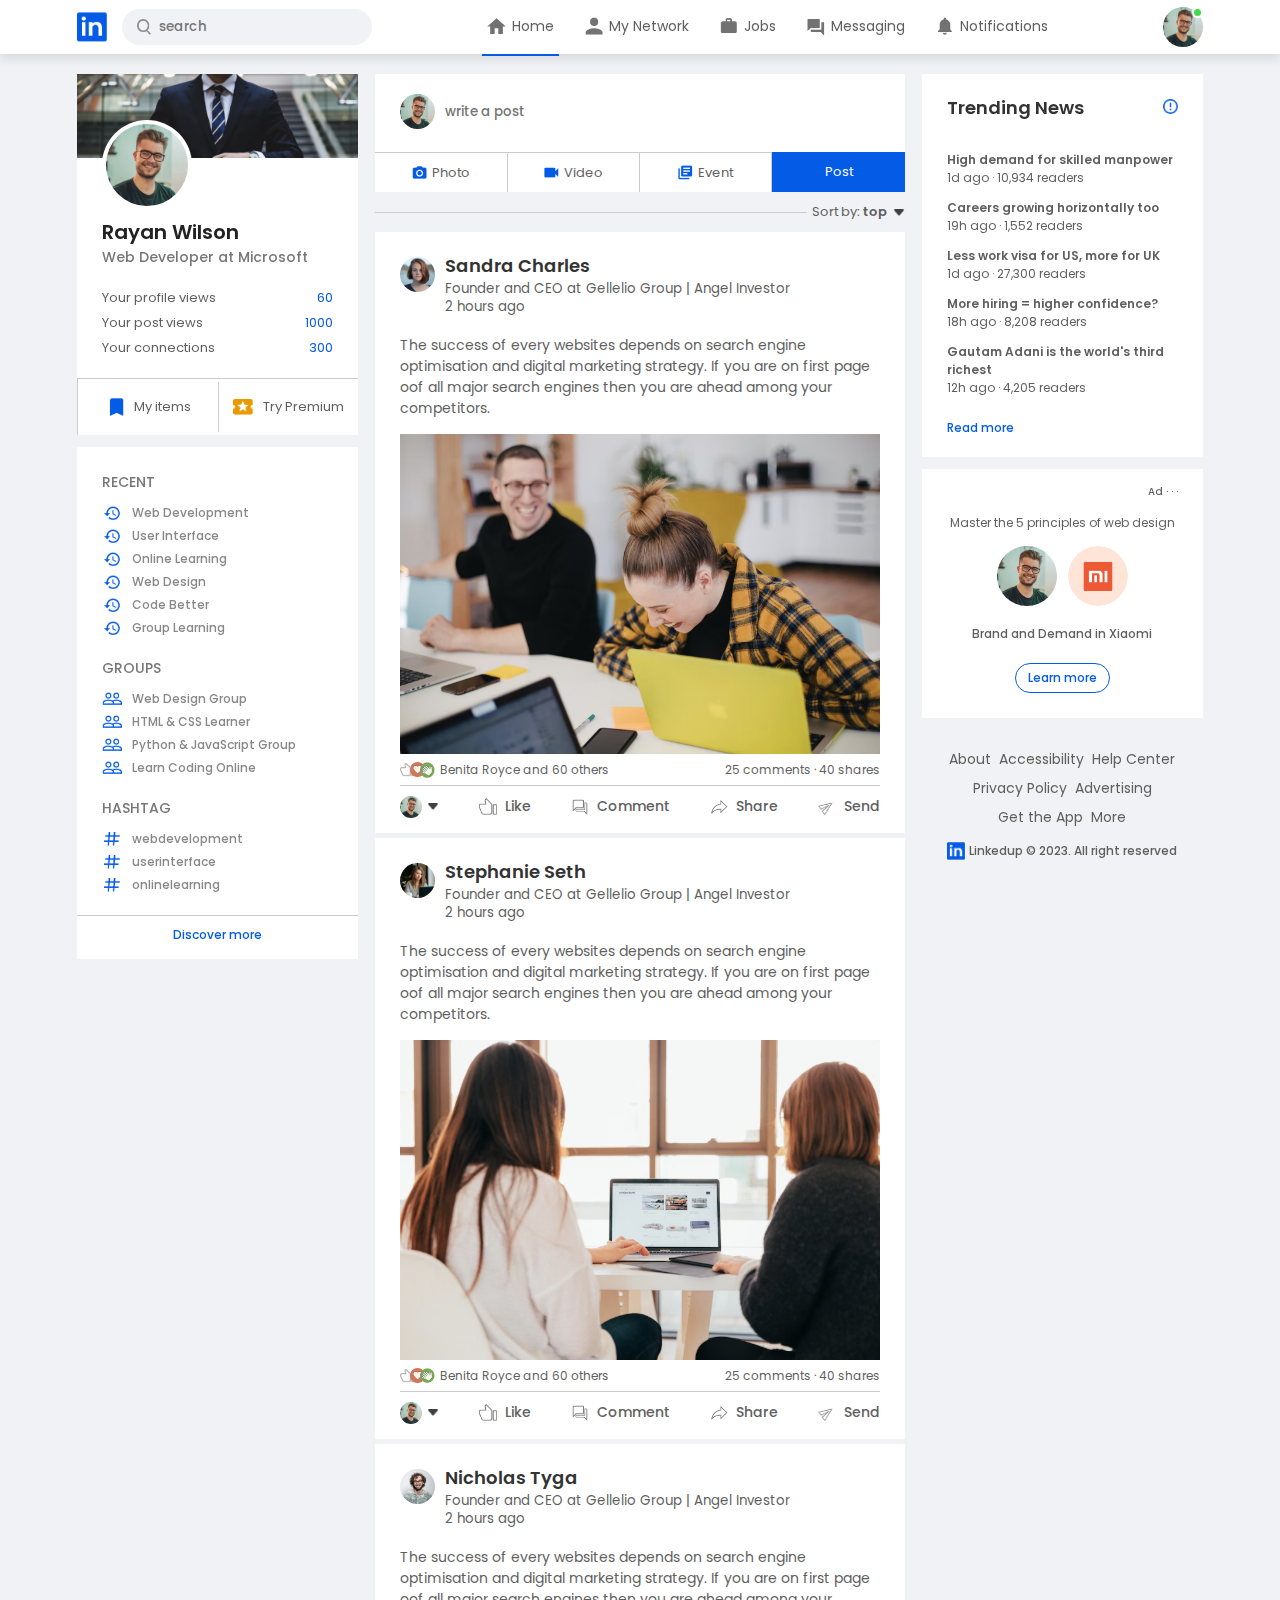
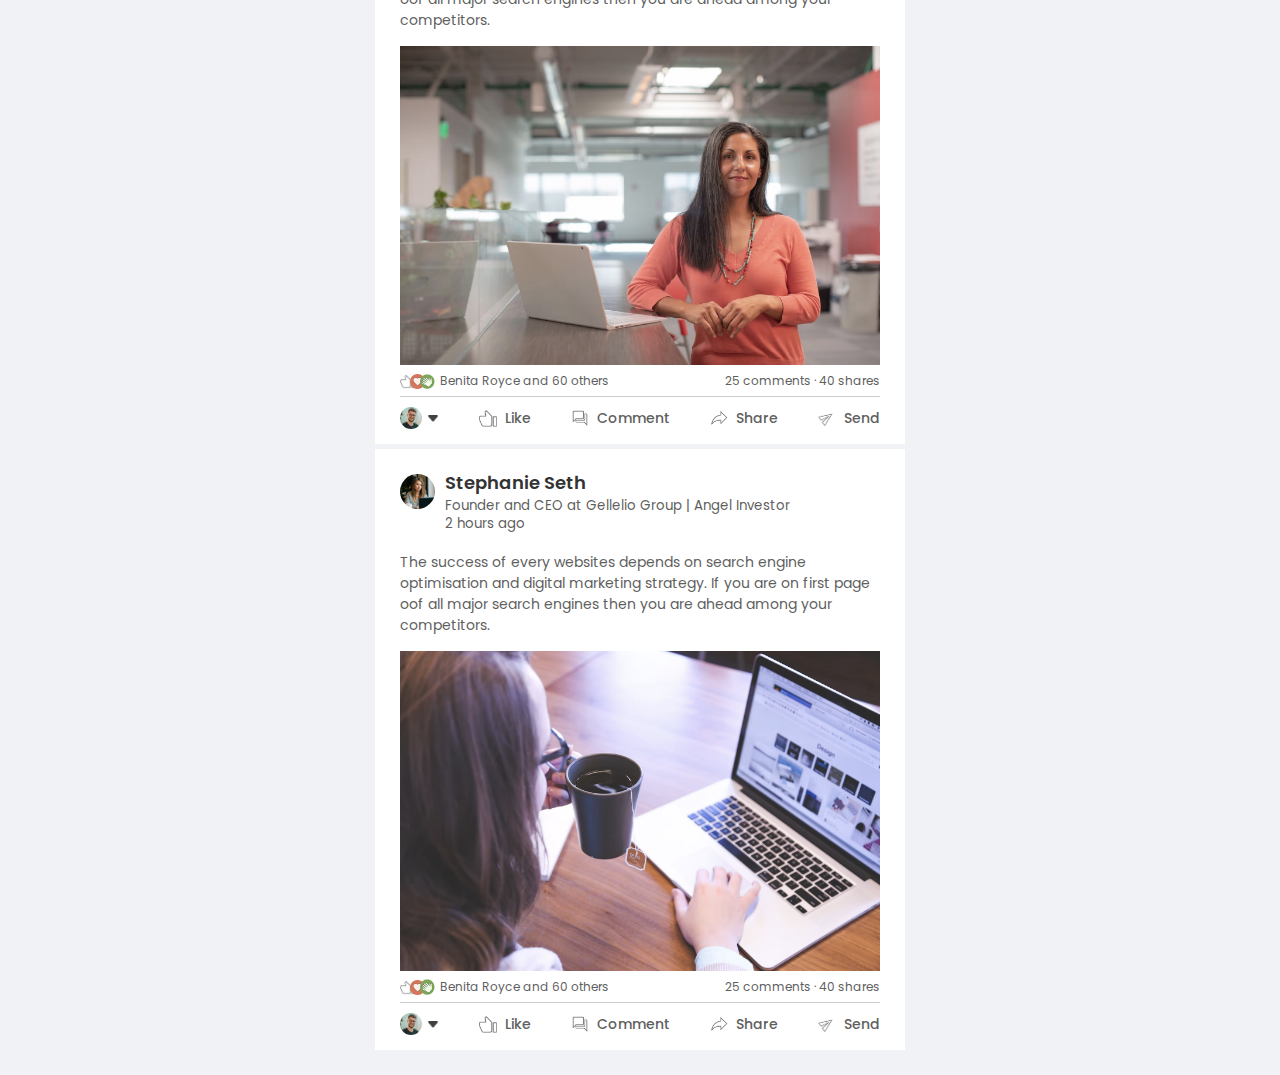
==== profile.html @ 9177aa32 "commit" ====
<!DOCTYPE html>
<html lang="en">
  <head>
    <meta charset="UTF-8" />
    <meta name="viewport" content="width=device-width, initial-scale=1.0" />
    <link rel="stylesheet" href="/css/style.css" />
    <link rel="preconnect" href="https://fonts.googleapis.com" />
    <link rel="preconnect" href="https://fonts.gstatic.com" crossorigin />
    <link
      href="https://fonts.googleapis.com/css2?family=Poppins:wght@200;300;400;600;700&display=swap"
      rel="stylesheet"
    />
    <title>Linkedin-Clone</title>
  </head>
  <body>
    <!-- || Nav Start -->
    <nav class="navbar">
      <div class="navbar-left">
        <a href="index.html" class="logo"><img src="/images/logo.png" /></a>

        <div class="search-box">
          <img src="/images/search.png" />
          <input type="text" placeholder="search" />
        </div>
      </div>
      <div class="navbar-center">
        <ul>
          <li>
            <a href="#" class="active-link"
              ><img src="/images/home.png" /><span>Home</span></a
            >
          </li>
          <li>
            <a href="#"
              ><img src="/images/network.png" /><span>My Network</span></a
            >
          </li>
          <li>
            <a href="#"><img src="/images/jobs.png" /><span>Jobs</span></a>
          </li>
          <li>
            <a href="#"
              ><img src="/images/message.png" /><span>Messaging</span></a
            >
          </li>
          <li>
            <a href="#"
              ><img src="/images/notification.png" /><span
                >Notifications</span
              ></a
            >
          </li>
        </ul>
      </div>
      <div class="navbar-right">
        <div class="online" onclick="toggleMenu()">
          <img
            src="/images/user-1.png"
            class="nav-profile-img"/>
        </div>
      </div>

      <!-- || profile dropdown menu -->
      <div class="profile-menu-wrap" id="profileMenu">
        <div class="profile-menu">
          <div class="user-info">
            <img src="/images/user-1.png" />
            <div>
              <h3>Rayan Wilson</h3>
              <a href="#">See your profile</a>
            </div>
          </div>

          <hr />
          <a href="#" class="profile-menu-link">
            <img src="/images/feedback.png" />
            <p>Give Feedback</p>
            <span>></span>
          </a>

          <a href="#" class="profile-menu-link">
            <img src="/images/setting.png" />
            <p>Settings & Privacy</p>
            <span>></span>
          </a>

          <a href="#" class="profile-menu-link">
            <img src="/images/help.png" />
            <p>Help & Support</p>
            <span>></span>
          </a>

          <a href="#" class="profile-menu-link">
            <img src="/images/display.png" />
            <p>Display & Accessibility</p>
            <span>></span>
          </a>

          <a href="#" class="profile-menu-link">
            <img src="/images/logout.png" />
            <p>Logout</p>
            <span>></span>
          </a>
        </div>
      </div>
    </nav>
    <!-- || Navbar close -->

    <!-- || container start -->
    <div class="container">
      <!-- || left-sidebar -->
      <div class="left-sidebar">
        <div class="sidebar-profile-box">
          <img src="/images/cover-pic.png" width="100%" />
          <div class="sidebar-profile-info">
            <img src="/images/user-1.png" />
            <h1>Rayan Wilson</h1>
            <h3>Web Developer at Microsoft</h3>
            <ul>
              <li>Your profile views<span>60</span></li>
              <li>Your post views<span>1000</span></li>
              <li>Your connections<span>300</span></li>
            </ul>
          </div>

          <div class="sidebar-profile-link">
            <a href="#"><img src="/images/items.png" />My items</a>
            <a href="#"><img src="/images/premium.png" />Try Premium</a>
          </div>
        </div>

        <div class="sidebar-activity">
          <h3>RECENT</h3>
          <a href="#"><img src="/images/recent.png" />Web Development</a>
          <a href="#"><img src="/images/recent.png" />User Interface</a>
          <a href="#"><img src="/images/recent.png" />Online Learning</a>
          <a href="#"><img src="/images/recent.png" />Web Design</a>
          <a href="#"><img src="/images/recent.png" />Code Better</a>
          <a href="#"><img src="/images/recent.png" />Group Learning</a>
          <h3>GROUPS</h3>
          <a href="#"><img src="/images/group.png" />Web Design Group</a>
          <a href="#"><img src="/images/group.png" />HTML & CSS Learner</a>
          <a href="#"
            ><img src="/images/group.png" />Python & JavaScript Group</a
          >
          <a href="#"><img src="/images/group.png" />Learn Coding Online</a>
          <h3>HASHTAG</h3>
          <a href="#"><img src="/images/hashtag.png" />webdevelopment</a>
          <a href="#"><img src="/images/hashtag.png" />userinterface</a>
          <a href="#"><img src="/images/hashtag.png" />onlinelearning</a>
          <div class="discover-more-link">
            <a href="#">Discover more</a>
          </div>
        </div>
      </div>

      <!-- || main-content -->
      <div class="main-content">
        <div class="create-post">
          <div class="create-post-input">
            <img src="/images/user-1.png" />
            <textarea rows="2" placeholder="write a post"></textarea>
          </div>
          <div class="create-post-links">
            <li><img src="/images/photo.png" />Photo</li>
            <li><img src="/images/video.png" />Video</li>
            <li><img src="/images/event.png" />Event</li>
            <li>Post</li>
          </div>
        </div>
        <div class="sort-by">
          <hr />
          <p>
            Sort by:
            <span>top <img src="/images/down-arrow.png" alt="" /></span>
          </p>
        </div>

        <div class="post">
          <div class="post-author">
            <img src="/images/user-3.png" />
            <div>
              <h1>Sandra Charles</h1>
              <small>Founder and CEO at Gellelio Group | Angel Investor</small>
              <small>2 hours ago</small>
            </div>
          </div>
          <p>
            The success of every websites depends on search engine optimisation
            and digital marketing strategy. If you are on first page oof all
            major search engines then you are ahead among your competitors.
          </p>
          <img src="/images/post-image-1.png" width="100%" />

          <div class="post-stats">
            <div>
              <img src="/images/thumbsup.png" />
              <img src="/images/love.png" />
              <img src="/images/clap.png" />
              <span class="liked-users">Benita Royce and 60 others</span>
            </div>
            <div>
              <span>25 comments &middot; 40 shares</span>
            </div>
          </div>

          <div class="post-activity">
            <div>
              <img src="/images/user-1.png" class="post-activity-user-icon" />
              <img
                src="/images/down-arrow.png"
                class="post-activity-arrow-icon"
              />
            </div>

            <div class="post-activity-link">
              <img src="/images/like.png" />
              <span>Like</span>
            </div>
            <div class="post-activity-link">
              <img src="/images/comment.png" />
              <span>Comment</span>
            </div>
            <div class="post-activity-link">
              <img src="/images/share.png" />
              <span>Share</span>
            </div>
            <div class="post-activity-link">
              <img src="/images/send.png" />
              <span>Send</span>
            </div>
          </div>
        </div>

        <div class="post">
          <div class="post-author">
            <img src="/images/user-4.png" />
            <div>
              <h1>Stephanie Seth</h1>
              <small>Founder and CEO at Gellelio Group | Angel Investor</small>
              <small>2 hours ago</small>
            </div>
          </div>
          <p>
            The success of every websites depends on search engine optimisation
            and digital marketing strategy. If you are on first page oof all
            major search engines then you are ahead among your competitors.
          </p>
          <img src="/images/post-image-2.png" width="100%" />

          <div class="post-stats">
            <div>
              <img src="/images/thumbsup.png" />
              <img src="/images/love.png" />
              <img src="/images/clap.png" />
              <span class="liked-users">Benita Royce and 60 others</span>
            </div>
            <div>
              <span>25 comments &middot; 40 shares</span>
            </div>
          </div>

          <div class="post-activity">
            <div>
              <img src="/images/user-1.png" class="post-activity-user-icon" />
              <img
                src="/images/down-arrow.png"
                class="post-activity-arrow-icon"
              />
            </div>

            <div class="post-activity-link">
              <img src="/images/like.png" />
              <span>Like</span>
            </div>
            <div class="post-activity-link">
              <img src="/images/comment.png" />
              <span>Comment</span>
            </div>
            <div class="post-activity-link">
              <img src="/images/share.png" />
              <span>Share</span>
            </div>
            <div class="post-activity-link">
              <img src="/images/send.png" />
              <span>Send</span>
            </div>
          </div>
        </div>

        <div class="post">
          <div class="post-author">
            <img src="/images/user-2.png" />
            <div>
              <h1>Nicholas Tyga</h1>
              <small>Founder and CEO at Gellelio Group | Angel Investor</small>
              <small>2 hours ago</small>
            </div>
          </div>
          <p>
            The success of every websites depends on search engine optimisation
            and digital marketing strategy. If you are on first page oof all
            major search engines then you are ahead among your competitors.
          </p>
          <img src="/images/post-image-3.png" width="100%" />

          <div class="post-stats">
            <div>
              <img src="/images/thumbsup.png" />
              <img src="/images/love.png" />
              <img src="/images/clap.png" />
              <span class="liked-users">Benita Royce and 60 others</span>
            </div>
            <div>
              <span>25 comments &middot; 40 shares</span>
            </div>
          </div>

          <div class="post-activity">
            <div>
              <img src="/images/user-1.png" class="post-activity-user-icon" />
              <img
                src="/images/down-arrow.png"
                class="post-activity-arrow-icon"
              />
            </div>

            <div class="post-activity-link">
              <img src="/images/like.png" />
              <span>Like</span>
            </div>
            <div class="post-activity-link">
              <img src="/images/comment.png" />
              <span>Comment</span>
            </div>
            <div class="post-activity-link">
              <img src="/images/share.png" />
              <span>Share</span>
            </div>
            <div class="post-activity-link">
              <img src="/images/send.png" />
              <span>Send</span>
            </div>
          </div>
        </div>

        <div class="post">
          <div class="post-author">
            <img src="/images/user-4.png" />
            <div>
              <h1>Stephanie Seth</h1>
              <small>Founder and CEO at Gellelio Group | Angel Investor</small>
              <small>2 hours ago</small>
            </div>
          </div>
          <p>
            The success of every websites depends on search engine optimisation
            and digital marketing strategy. If you are on first page oof all
            major search engines then you are ahead among your competitors.
          </p>
          <img src="/images/post-image-4.png" width="100%" />

          <div class="post-stats">
            <div>
              <img src="/images/thumbsup.png" />
              <img src="/images/love.png" />
              <img src="/images/clap.png" />
              <span class="liked-users">Benita Royce and 60 others</span>
            </div>
            <div>
              <span>25 comments &middot; 40 shares</span>
            </div>
          </div>

          <div class="post-activity">
            <div>
              <img src="/images/user-1.png" class="post-activity-user-icon" />
              <img
                src="/images/down-arrow.png"
                class="post-activity-arrow-icon"
              />
            </div>

            <div class="post-activity-link">
              <img src="/images/like.png" />
              <span>Like</span>
            </div>
            <div class="post-activity-link">
              <img src="/images/comment.png" />
              <span>Comment</span>
            </div>
            <div class="post-activity-link">
              <img src="/images/share.png" />
              <span>Share</span>
            </div>
            <div class="post-activity-link">
              <img src="/images/send.png" />
              <span>Send</span>
            </div>
          </div>
        </div>
      </div>

      <!-- || right-sidebar -->
      <div class="right-sidebar">
        <div class="sidebar-news">
          <img src="/images/more.png" class="info-icon" />
          <h3>Trending News</h3>
          <a href="#">High demand for skilled manpower</a>
          <span>1d ago &middot; 10,934 readers</span>

          <a href="#">Careers growing horizontally too</a>
          <span>19h ago &middot; 1,552 readers</span>

          <a href="#">Less work visa for US, more for UK</a>
          <span>1d ago &middot; 27,300 readers</span>

          <a href="#">More hiring = higher confidence?</a>
          <span>18h ago &middot; 8,208 readers</span>

          <a href="#">Gautam Adani is the world's third richest</a>
          <span>12h ago &middot; 4,205 readers</span>
          <a href="#" class="read-more-link">Read more</a>
        </div>

        <div class="sidebar-ad">
          <small>Ad &middot; &middot; &middot;</small>
          <p>Master the 5 principles of web design</p>
          <div>
            <img src="/images/user-1.png" />
            <img src="/images/mi-logo.png" />
          </div>
          <b>Brand and Demand in Xiaomi</b>
          <a href="#" class="ad-link">Learn more</a>
        </div>

        <div class="sidebar-useful-links">
          <a href="#">About</a>
          <a href="#">Accessibility</a>
          <a href="#">Help Center</a>
          <a href="#">Privacy Policy</a>
          <a href="#">Advertising</a>
          <a href="#">Get the App</a>
          <a href="#">More</a>

          <div class="copyright-msg">
            <img src="/images/logo.png" />
            <p>Linkedup &#169; 2023. All right reserved</p>
          </div>
        </div>
      </div>
    </div>



<script src="script.js"></script>
    
  </body>
</html>
---- css/style.css ----
* {
  margin: 0;
  padding: 0;
  box-sizing: border-box;
  font-family: "poppins", sans-serif;
}

body {
  background: #f0f2f5;
  color: #5f5f5f;
}

a {
  text-decoration: none;
  color: #5f5f5f;
}

/* || navbar start*/
.navbar {
  display: flex;
  align-items: center;
  justify-content: space-between;
  background: #fff;
  padding: 6px 6%;
  position: sticky;
  top: 0;
  z-index: 100;
  box-shadow: 0 5px 10px rgba(0, 0, 0, 0.1);
}

.logo img {
  width: 30px;
  margin-right: 15px;
  display: block;
}

.navbar-center ul li {
  list-style: none;
  display: inline-flex;
}

.navbar-center ul li a {
  display: flex;
  align-items: center;
  font-size: 14px;
  margin: 5px 8px;
  padding-right: 5px;
  position: relative;
}

.navbar-center ul li a img {
  width: 30px;
}

.navbar-center ul li a::after {
  content: "";
  width: 0;
  height: 2px;
  background: #045be6;
  position: absolute;
  bottom: -15px;
  transition: width 0.3s;
}

.navbar-center ul li a:hover::after,
.navbar-center ul li a.active-link::after {
  width: 100%;
}

.nav-profile-img {
  width: 40px;
  border-radius: 50%;
  display: block;
  cursor: pointer;
  position: relative;
}

.online {
  position: relative;
}

.online::after {
  content: "";
  width: 7px;
  height: 7px;
  border: 2px solid #fff;
  border-radius: 50%;
  right: 0;
  top: 0;
  background: #41db51;
  position: absolute;
}

/* || search */
.search-box {
  background: #f0f2f5;
  width: 250px;
  border-radius: 20px;
  display: flex;
  align-items: center;
  padding: 0 15px;
}

.navbar-left {
  display: flex;
  align-items: center;
}

.search-box img {
  width: 14px;
}

.search-box input {
  width: 100%;
  border: 0;
  outline: none;
  background: transparent;
  padding: 8px;
}
/* || Navbar end*/

/* || container */
.container {
  padding: 20px 6%;
  display: flex;
  flex-wrap: wrap;
  justify-content: space-between;
}

/* || left-sidebar */
.left-sidebar {
  position: sticky;
  top: 73px;
  flex-basis: 25%;
  align-self: flex-start;
}

.sidebar-profile-box {
  background: #fff;
}

.sidebar-profile-info {
  padding: 0 25px;
}

.sidebar-profile-info img {
  width: 90px;
  border-radius: 50%;
  background: #fff;
  padding: 4px;
  margin-top: -45px;
}

.sidebar-profile-info h1 {
  font-size: 20px;
  font-weight: 600;
  color: #222;
}

.sidebar-profile-info h3 {
  font-size: 14px;
  font-weight: 500;
  color: #777;
}

.sidebar-profile-info ul {
  list-style: none;
  margin: 20px 0;
}

.sidebar-profile-info ul li {
  width: 100%;
  margin: 5px 0;
  font-size: 13px;
}

.sidebar-profile-info ul li span {
  float: right;
  color: #045be6;
}

.sidebar-profile-link {
  display: flex;
  align-items: center;
  border-top: 1px solid #ccc;
}

.sidebar-profile-link a {
  flex-basis: 50%;
  display: flex;
  align-items: center;
  justify-content: center;
  padding: 15px 0;
  font-size: 13px;
  border-left: 1px solid #ccc;
}

.sidebar-profile-link a::after {
  border-left: 0;
}

.sidebar-profile-link a img {
  width: 20px;
  margin-right: 10px;
}

.sidebar-activity {
  background: #fff;
  padding: 5px 25px;
  margin: 12px 0;
}

.sidebar-activity h3 {
  color: #777;
  font-size: 14px;
  font-weight: 500;
  margin: 20px 0 10px;
}

.sidebar-activity a {
  display: flex;
  align-items: center;
  font-size: 12px;
  font-weight: 500;
  color: #888;
  margin: 3px 0;
}

.sidebar-activity a img {
  width: 20px;
  margin-right: 10px;
}

.discover-more-link {
  border-top: 1px solid #ccc;
  text-align: center;
  margin-top: 20px;
  margin-left: -25px;
  margin-right: -25px;
}

.discover-more-link a {
  color: #045be6;
  display: inline-block;
  margin: 10px 0;
}

/* || right-sidebar */
.right-sidebar {
  position: sticky;
  top: 73px;
  flex-basis: 25%;
  align-self: flex-start;
}

.sidebar-news {
  background: #fff;
  padding: 10PX 25PX;
}

.info-icon {
  width: 15px;
  float: right;
  margin-top: 15px;
}

.sidebar-news h3 {
  font-size: 18px;
  font-weight: 600;
  color: #333;
  margin: 10px 0 30px;
}

.sidebar-news a {
  display: block;
  font-size: 12px;
  font-weight: 600;
  margin-top: 10px;
  margin-bottom: -5px;
}

.sidebar-news span {
  font-size: 12px;
}

.sidebar-news .read-more-link {
  color: #045be6;
  font-weight: 500;
  margin: 20px 0 10px;
}

.sidebar-ad {
  background: #fff;
  padding: 15px 25px;
  text-align: center;
  margin: 12px 0;
  font-size: 12px;
}

.sidebar-ad img {
  width: 60px;
  border-radius: 50%;
  margin: 4px;
}
.sidebar-ad small {
  float: right;
  font-weight: 500;
}

.sidebar-ad p {
  margin-top: 30px;
  margin-bottom: 10px;
}
.sidebar-ad b {
  display: block;
  font-weight: 500;
  margin-top: 10px;
}

.ad-link {
  display: inline-block;
  border: 1px solid #045be6;
  border-radius: 30px;
  padding: 5px 12px;
  color: #045be6;
  font-weight: 500;
  margin: 20px auto 10px;
}

.ad-link:hover {
  color: #fff;
  border: none;
  outline: 0;
  background: #045be6;
}

.sidebar-useful-links {
  padding: 15px 25px;
  text-align: center;
}

.sidebar-useful-links a {
  display: inline-block;
  font-size: 14px;
  margin: 4px 2px;
}

.copyright-msg {
  display: flex;
  align-items: center;
  justify-content: center;
  font-size: 12px;
  margin-top: 10px;
  font-weight: 500;
}

.copyright-msg img {
  width: 18px;
  margin-right: 4px;
}


/* ||main-content */
.main-content {
  flex-basis: 47%;
}

.create-post {
  background: #fff;
}

.create-post-input {
  padding: 20px 25px 10px;
  display: flex;
  align-items: flex-start;
}

.create-post-input img {
  width:35px;
  border-radius: 50%;
  margin-right: 10px;
}

.create-post-input textarea {
  width: 100%;
  border: 0;
  outline: 0;
  resize: none;
  background: transparent;
  margin-top: 8px;
}

::placeholder {
  font-weight: 500;
}

.create-post-links {
  display: flex;
  align-items: flex-start;
}

.create-post-links li {
  list-style: none;
  border-top: 1px solid #ccc;
  border-right: 1px solid #ccc;
  flex-basis: 25%;
  height: 40px;
  font-size: 13px;
  display: flex;
  align-items: center;
  justify-content: center;
  cursor: pointer;
}

.create-post-links li img {
  width: 15px;
  margin-right: 5px;
}

.create-post-links li:last-child {
  background: #045be6;
  color: #fff;
  border-top: 0;
  border-right: 0;
}

.sort-by {
  display: flex;
  align-items: center;
  margin: 10px 0;
}

.sort-by hr {
  flex: 1;
  border: 0;
  height: 1px;
  background-color: #ccc;
}

.sort-by p {
  font-size: 13px;
  padding-left: 5px;
}

.sort-by p span {
  font-weight: 600;
  cursor: pointer;
}

.sort-by p span img {
  width: 12px;
  margin-left: 3px;
}

.post {
  background: #fff;
  padding: 20px 25px 5px;
  margin: 5px 0;
}

.post-author {
  display: flex;
  align-items: flex-start;
  margin-bottom: 20px;
}

.post-author img {
  width: 35px;
  border-radius: 50%;
  margin-right: 10px;
  margin-top: 5px;
}

.post-author h1 {
  font-size: 18px;
  font-weight: 600;
  color: #333;
}

.post-author small {
  display: block;
  margin-bottom: -2px;
}

.post p {
  font-size: 14px;
  margin-bottom: 15px;
}

.post-stats {
  display: flex;
  flex-wrap: wrap;
  align-items: center;
  justify-content: space-between;
  font-size: 12px;
  border-bottom: 1px solid #ccc;
  padding-bottom: 6px;
}

.post-stats div {
  display: flex;
  align-items: center;
}

.post-stats img {
  width: 15px;
  margin-right: -5px;
}

.liked-users {
  margin-left: 10px;
}

.post-activity {
  display: flex;  
  align-items: center;
  justify-content: space-between;
  padding: 10px 0;
  font-size: 14px;
  font-weight: 500;
}

.post-activity div {
  display: flex; 
  align-items: center;
}

.post-activity-user-icon {
  width: 22px;
  border-radius: 50%;
}

.post-activity-arrow-icon {
  width: 12px;
  margin-left: 5px;
}

.post-activity-link img {
  width: 18px;
  margin-right: 8px;
}

/* || profile dropdown menu */
.profile-menu-wrap {
  position: absolute;
  top: 100%;
  right: 5%;
  width: 320px;
  /* max-width: 300px; */
  max-height: 0;
  overflow: hidden;
  transition: max-height 0.5s;
}

.open-menu {
  max-height: 400px;
}

.profile-menu {
  background: #222;
  color: #fff;
  padding: 20px;
  margin: 10px;
}

.user-info {
  display: flex;
  align-items: center;
}

.user-info img {
  width: 50px;
  border-radius: 50%;
  margin-right: 15px;
}

.user-info h3 {
  font-weight: 500;
  margin-bottom: -7px;
}

.user-info a{
  color: #c9dbf8;
  font-size: 13px;
}

.profile-menu hr {
  border: 0;
  height: 1px;
  width: 100%;
  background: #fff;
  margin: 15px 0 10px;
}

.profile-menu-link {
  display: flex;
  align-items: center;
  color: #fff;
  margin: 12px 0;
  font-size: 14px;
}

.profile-menu-link p {
  width: 100%;
}

.profile-menu-link img {
  width: 35px;
  border-radius: 50%;
  margin-right: 15px;
}
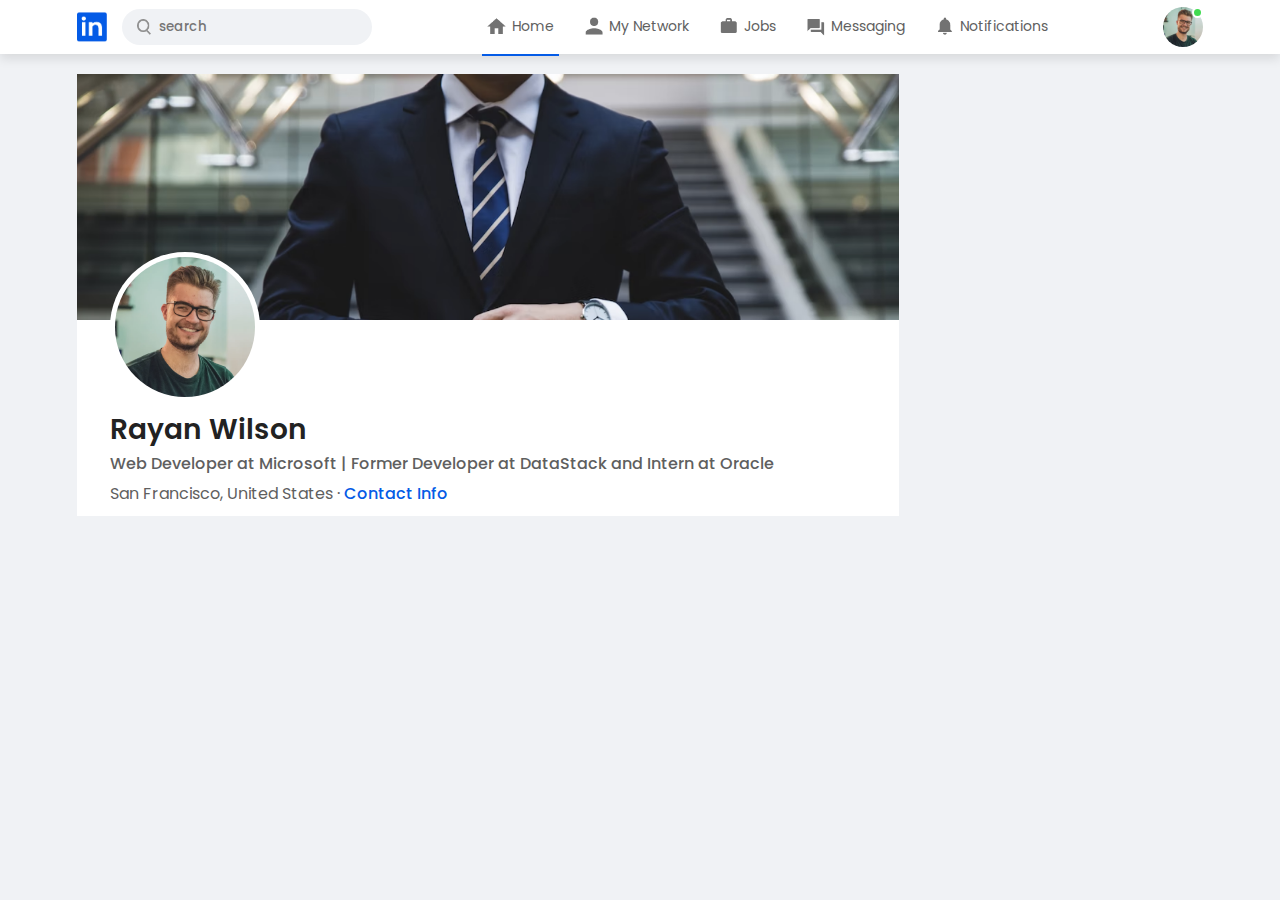
==== commit 26d5fe34: "commit" ====
--- a/profile.html
+++ b/profile.html
@@ -67,7 +67,7 @@
             <img src="/images/user-1.png" />
             <div>
               <h3>Rayan Wilson</h3>
-              <a href="#">See your profile</a>
+              <a href="profile.html">See your profile</a>
             </div>
           </div>
 
@@ -106,352 +106,23 @@
     </nav>
     <!-- || Navbar close -->
 
-    <!-- || container start -->
+    <!-- || profile-page -->
     <div class="container">
-      <!-- || left-sidebar -->
-      <div class="left-sidebar">
-        <div class="sidebar-profile-box">
-          <img src="/images/cover-pic.png" width="100%" />
-          <div class="sidebar-profile-info">
-            <img src="/images/user-1.png" />
-            <h1>Rayan Wilson</h1>
-            <h3>Web Developer at Microsoft</h3>
-            <ul>
-              <li>Your profile views<span>60</span></li>
-              <li>Your post views<span>1000</span></li>
-              <li>Your connections<span>300</span></li>
-            </ul>
-          </div>
+     <div class="profile-main">
+      <div class="profile-container">
+       <img src="/images/cover-pic.png" width="100%">
+       <div class="profile-container-inner">
+        <img src="/images/user-1.png" class="profile-pic">
+        <h1>Rayan Wilson</h1>
+        <b>Web Developer at Microsoft | Former Developer at DataStack and Intern at Oracle</b>
+        <p>San Francisco, United States &middot; <a href="#">Contact Info</a></p>
+       </div>
+      </div>
+     </div>
 
-          <div class="sidebar-profile-link">
-            <a href="#"><img src="/images/items.png" />My items</a>
-            <a href="#"><img src="/images/premium.png" />Try Premium</a>
-          </div>
-        </div>
-
-        <div class="sidebar-activity">
-          <h3>RECENT</h3>
-          <a href="#"><img src="/images/recent.png" />Web Development</a>
-          <a href="#"><img src="/images/recent.png" />User Interface</a>
-          <a href="#"><img src="/images/recent.png" />Online Learning</a>
-          <a href="#"><img src="/images/recent.png" />Web Design</a>
-          <a href="#"><img src="/images/recent.png" />Code Better</a>
-          <a href="#"><img src="/images/recent.png" />Group Learning</a>
-          <h3>GROUPS</h3>
-          <a href="#"><img src="/images/group.png" />Web Design Group</a>
-          <a href="#"><img src="/images/group.png" />HTML & CSS Learner</a>
-          <a href="#"
-            ><img src="/images/group.png" />Python & JavaScript Group</a
-          >
-          <a href="#"><img src="/images/group.png" />Learn Coding Online</a>
-          <h3>HASHTAG</h3>
-          <a href="#"><img src="/images/hashtag.png" />webdevelopment</a>
-          <a href="#"><img src="/images/hashtag.png" />userinterface</a>
-          <a href="#"><img src="/images/hashtag.png" />onlinelearning</a>
-          <div class="discover-more-link">
-            <a href="#">Discover more</a>
-          </div>
-        </div>
-      </div>
-
-      <!-- || main-content -->
-      <div class="main-content">
-        <div class="create-post">
-          <div class="create-post-input">
-            <img src="/images/user-1.png" />
-            <textarea rows="2" placeholder="write a post"></textarea>
-          </div>
-          <div class="create-post-links">
-            <li><img src="/images/photo.png" />Photo</li>
-            <li><img src="/images/video.png" />Video</li>
-            <li><img src="/images/event.png" />Event</li>
-            <li>Post</li>
-          </div>
-        </div>
-        <div class="sort-by">
-          <hr />
-          <p>
-            Sort by:
-            <span>top <img src="/images/down-arrow.png" alt="" /></span>
-          </p>
-        </div>
-
-        <div class="post">
-          <div class="post-author">
-            <img src="/images/user-3.png" />
-            <div>
-              <h1>Sandra Charles</h1>
-              <small>Founder and CEO at Gellelio Group | Angel Investor</small>
-              <small>2 hours ago</small>
-            </div>
-          </div>
-          <p>
-            The success of every websites depends on search engine optimisation
-            and digital marketing strategy. If you are on first page oof all
-            major search engines then you are ahead among your competitors.
-          </p>
-          <img src="/images/post-image-1.png" width="100%" />
-
-          <div class="post-stats">
-            <div>
-              <img src="/images/thumbsup.png" />
-              <img src="/images/love.png" />
-              <img src="/images/clap.png" />
-              <span class="liked-users">Benita Royce and 60 others</span>
-            </div>
-            <div>
-              <span>25 comments &middot; 40 shares</span>
-            </div>
-          </div>
-
-          <div class="post-activity">
-            <div>
-              <img src="/images/user-1.png" class="post-activity-user-icon" />
-              <img
-                src="/images/down-arrow.png"
-                class="post-activity-arrow-icon"
-              />
-            </div>
-
-            <div class="post-activity-link">
-              <img src="/images/like.png" />
-              <span>Like</span>
-            </div>
-            <div class="post-activity-link">
-              <img src="/images/comment.png" />
-              <span>Comment</span>
-            </div>
-            <div class="post-activity-link">
-              <img src="/images/share.png" />
-              <span>Share</span>
-            </div>
-            <div class="post-activity-link">
-              <img src="/images/send.png" />
-              <span>Send</span>
-            </div>
-          </div>
-        </div>
-
-        <div class="post">
-          <div class="post-author">
-            <img src="/images/user-4.png" />
-            <div>
-              <h1>Stephanie Seth</h1>
-              <small>Founder and CEO at Gellelio Group | Angel Investor</small>
-              <small>2 hours ago</small>
-            </div>
-          </div>
-          <p>
-            The success of every websites depends on search engine optimisation
-            and digital marketing strategy. If you are on first page oof all
-            major search engines then you are ahead among your competitors.
-          </p>
-          <img src="/images/post-image-2.png" width="100%" />
-
-          <div class="post-stats">
-            <div>
-              <img src="/images/thumbsup.png" />
-              <img src="/images/love.png" />
-              <img src="/images/clap.png" />
-              <span class="liked-users">Benita Royce and 60 others</span>
-            </div>
-            <div>
-              <span>25 comments &middot; 40 shares</span>
-            </div>
-          </div>
-
-          <div class="post-activity">
-            <div>
-              <img src="/images/user-1.png" class="post-activity-user-icon" />
-              <img
-                src="/images/down-arrow.png"
-                class="post-activity-arrow-icon"
-              />
-            </div>
-
-            <div class="post-activity-link">
-              <img src="/images/like.png" />
-              <span>Like</span>
-            </div>
-            <div class="post-activity-link">
-              <img src="/images/comment.png" />
-              <span>Comment</span>
-            </div>
-            <div class="post-activity-link">
-              <img src="/images/share.png" />
-              <span>Share</span>
-            </div>
-            <div class="post-activity-link">
-              <img src="/images/send.png" />
-              <span>Send</span>
-            </div>
-          </div>
-        </div>
-
-        <div class="post">
-          <div class="post-author">
-            <img src="/images/user-2.png" />
-            <div>
-              <h1>Nicholas Tyga</h1>
-              <small>Founder and CEO at Gellelio Group | Angel Investor</small>
-              <small>2 hours ago</small>
-            </div>
-          </div>
-          <p>
-            The success of every websites depends on search engine optimisation
-            and digital marketing strategy. If you are on first page oof all
-            major search engines then you are ahead among your competitors.
-          </p>
-          <img src="/images/post-image-3.png" width="100%" />
-
-          <div class="post-stats">
-            <div>
-              <img src="/images/thumbsup.png" />
-              <img src="/images/love.png" />
-              <img src="/images/clap.png" />
-              <span class="liked-users">Benita Royce and 60 others</span>
-            </div>
-            <div>
-              <span>25 comments &middot; 40 shares</span>
-            </div>
-          </div>
-
-          <div class="post-activity">
-            <div>
-              <img src="/images/user-1.png" class="post-activity-user-icon" />
-              <img
-                src="/images/down-arrow.png"
-                class="post-activity-arrow-icon"
-              />
-            </div>
-
-            <div class="post-activity-link">
-              <img src="/images/like.png" />
-              <span>Like</span>
-            </div>
-            <div class="post-activity-link">
-              <img src="/images/comment.png" />
-              <span>Comment</span>
-            </div>
-            <div class="post-activity-link">
-              <img src="/images/share.png" />
-              <span>Share</span>
-            </div>
-            <div class="post-activity-link">
-              <img src="/images/send.png" />
-              <span>Send</span>
-            </div>
-          </div>
-        </div>
-
-        <div class="post">
-          <div class="post-author">
-            <img src="/images/user-4.png" />
-            <div>
-              <h1>Stephanie Seth</h1>
-              <small>Founder and CEO at Gellelio Group | Angel Investor</small>
-              <small>2 hours ago</small>
-            </div>
-          </div>
-          <p>
-            The success of every websites depends on search engine optimisation
-            and digital marketing strategy. If you are on first page oof all
-            major search engines then you are ahead among your competitors.
-          </p>
-          <img src="/images/post-image-4.png" width="100%" />
-
-          <div class="post-stats">
-            <div>
-              <img src="/images/thumbsup.png" />
-              <img src="/images/love.png" />
-              <img src="/images/clap.png" />
-              <span class="liked-users">Benita Royce and 60 others</span>
-            </div>
-            <div>
-              <span>25 comments &middot; 40 shares</span>
-            </div>
-          </div>
-
-          <div class="post-activity">
-            <div>
-              <img src="/images/user-1.png" class="post-activity-user-icon" />
-              <img
-                src="/images/down-arrow.png"
-                class="post-activity-arrow-icon"
-              />
-            </div>
-
-            <div class="post-activity-link">
-              <img src="/images/like.png" />
-              <span>Like</span>
-            </div>
-            <div class="post-activity-link">
-              <img src="/images/comment.png" />
-              <span>Comment</span>
-            </div>
-            <div class="post-activity-link">
-              <img src="/images/share.png" />
-              <span>Share</span>
-            </div>
-            <div class="post-activity-link">
-              <img src="/images/send.png" />
-              <span>Send</span>
-            </div>
-          </div>
-        </div>
-      </div>
-
-      <!-- || right-sidebar -->
-      <div class="right-sidebar">
-        <div class="sidebar-news">
-          <img src="/images/more.png" class="info-icon" />
-          <h3>Trending News</h3>
-          <a href="#">High demand for skilled manpower</a>
-          <span>1d ago &middot; 10,934 readers</span>
-
-          <a href="#">Careers growing horizontally too</a>
-          <span>19h ago &middot; 1,552 readers</span>
-
-          <a href="#">Less work visa for US, more for UK</a>
-          <span>1d ago &middot; 27,300 readers</span>
-
-          <a href="#">More hiring = higher confidence?</a>
-          <span>18h ago &middot; 8,208 readers</span>
-
-          <a href="#">Gautam Adani is the world's third richest</a>
-          <span>12h ago &middot; 4,205 readers</span>
-          <a href="#" class="read-more-link">Read more</a>
-        </div>
-
-        <div class="sidebar-ad">
-          <small>Ad &middot; &middot; &middot;</small>
-          <p>Master the 5 principles of web design</p>
-          <div>
-            <img src="/images/user-1.png" />
-            <img src="/images/mi-logo.png" />
-          </div>
-          <b>Brand and Demand in Xiaomi</b>
-          <a href="#" class="ad-link">Learn more</a>
-        </div>
-
-        <div class="sidebar-useful-links">
-          <a href="#">About</a>
-          <a href="#">Accessibility</a>
-          <a href="#">Help Center</a>
-          <a href="#">Privacy Policy</a>
-          <a href="#">Advertising</a>
-          <a href="#">Get the App</a>
-          <a href="#">More</a>
-
-          <div class="copyright-msg">
-            <img src="/images/logo.png" />
-            <p>Linkedup &#169; 2023. All right reserved</p>
-          </div>
-        </div>
-      </div>
+     <!-- || profile sidebar -->
+     <div class="profile-sidebar"></div>
     </div>
-
-
 
 <script src="script.js"></script>
     
--- a/css/style.css
+++ b/css/style.css
@@ -609,3 +609,50 @@
   border-radius: 50%;
   margin-right: 15px;
 }
+
+/* || profile-page */
+.profile-main {
+  flex-basis: 73%;
+}
+
+.profile-sidebar {
+  flex-basis: 25%;
+  align-self: flex-start;
+  position: sticky;
+  top: 73%;
+}
+
+.profile-container {
+  background: #fff;
+}
+
+.profile-container-inner {
+  padding: 0 4% 10px;
+}
+
+.profile-pic {
+  width: 150px;
+  border-radius: 50%;
+  margin-top: -75px;
+  padding: 5px;
+  background: #fff;
+}
+
+.profile-container h1 {
+  font-size: 28px;
+  font-weight: 600;
+  color: #222;
+}
+
+.profile-container b {
+  font-weight: 500;
+}
+
+.profile-container p {
+  margin-top: 5px;
+}.profile-container p a {
+  color: #045be6;
+  font-weight: 500;
+}
+
+
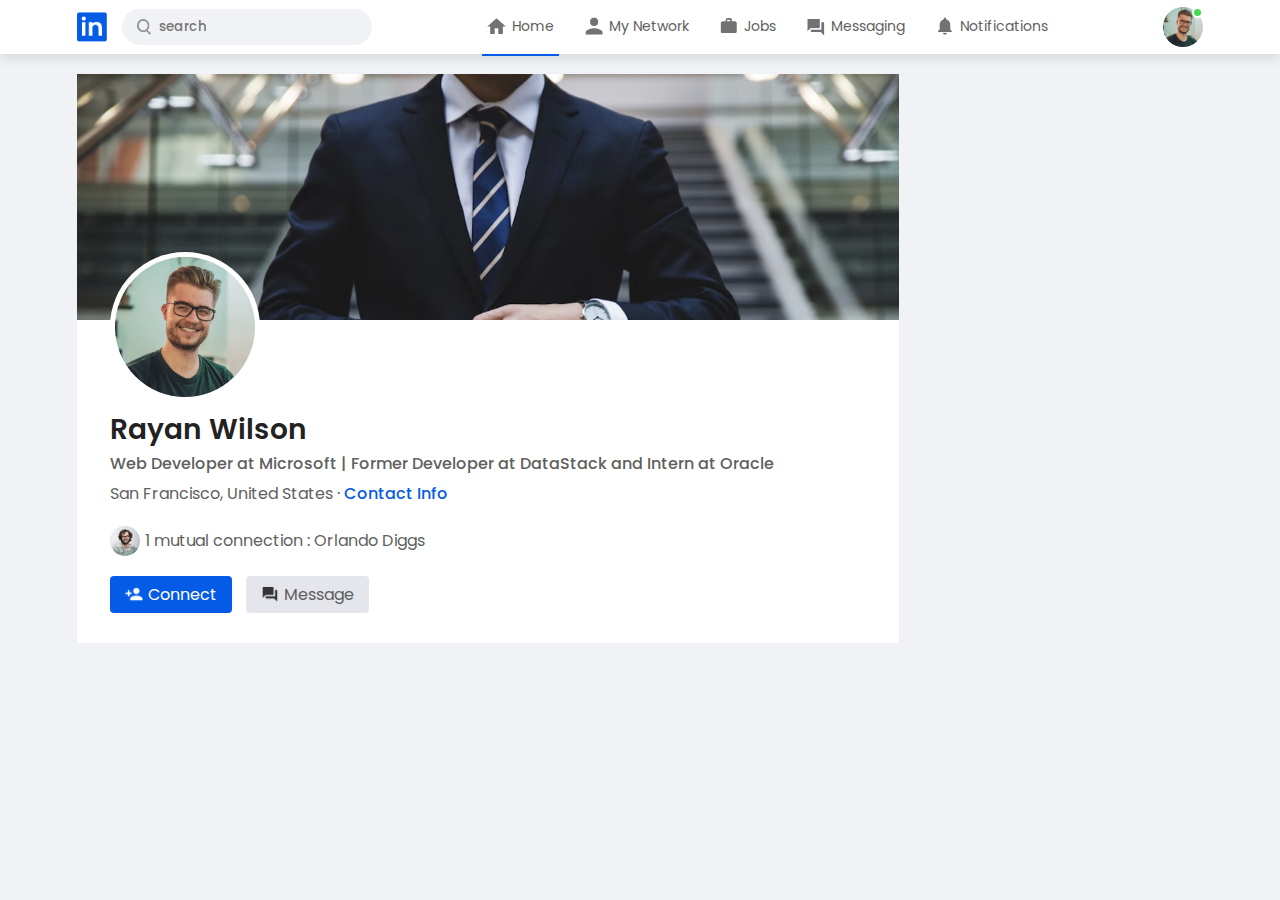
==== commit 0a5a8b39: "commit" ====
--- a/profile.html
+++ b/profile.html
@@ -116,6 +116,17 @@
         <h1>Rayan Wilson</h1>
         <b>Web Developer at Microsoft | Former Developer at DataStack and Intern at Oracle</b>
         <p>San Francisco, United States &middot; <a href="#">Contact Info</a></p>
+
+        <div class="mutual-connection">
+         <img src="/images/user-2.png">
+         <span>1 mutual connection : Orlando Diggs</span>
+        </div>
+
+        <div class="profile-btn">
+         <a href="#" class="primary-btn"><img src="/images/connect.png">Connect</a>
+         <a href="#"><img src="/images/chat.png">Message</a>
+        </div>
+
        </div>
       </div>
      </div>
--- a/css/style.css
+++ b/css/style.css
@@ -655,4 +655,38 @@
   font-weight: 500;
 }
 
-
+.mutual-connection {
+  display: flex;
+  align-items: center; 
+  margin: 20px 0;
+}
+.mutual-connection img {
+  width: 30px;
+  border-radius: 50%;
+  margin-right: 5px;
+}
+
+.profile-btn {
+  margin: 20px 0;
+}
+
+.profile-btn a {
+  display: inline-flex;
+  align-items: center;
+  background: #e4e6eb;
+  padding: 6px 15px;
+  border-radius: 4px;
+  margin-right: 10px;
+}
+
+.profile-btn a img {
+  width: 18px;
+  margin-right: 5px;
+}
+
+.profile-btn .primary-btn {
+  background: #045be6;
+  color: #fff;
+}
+
+
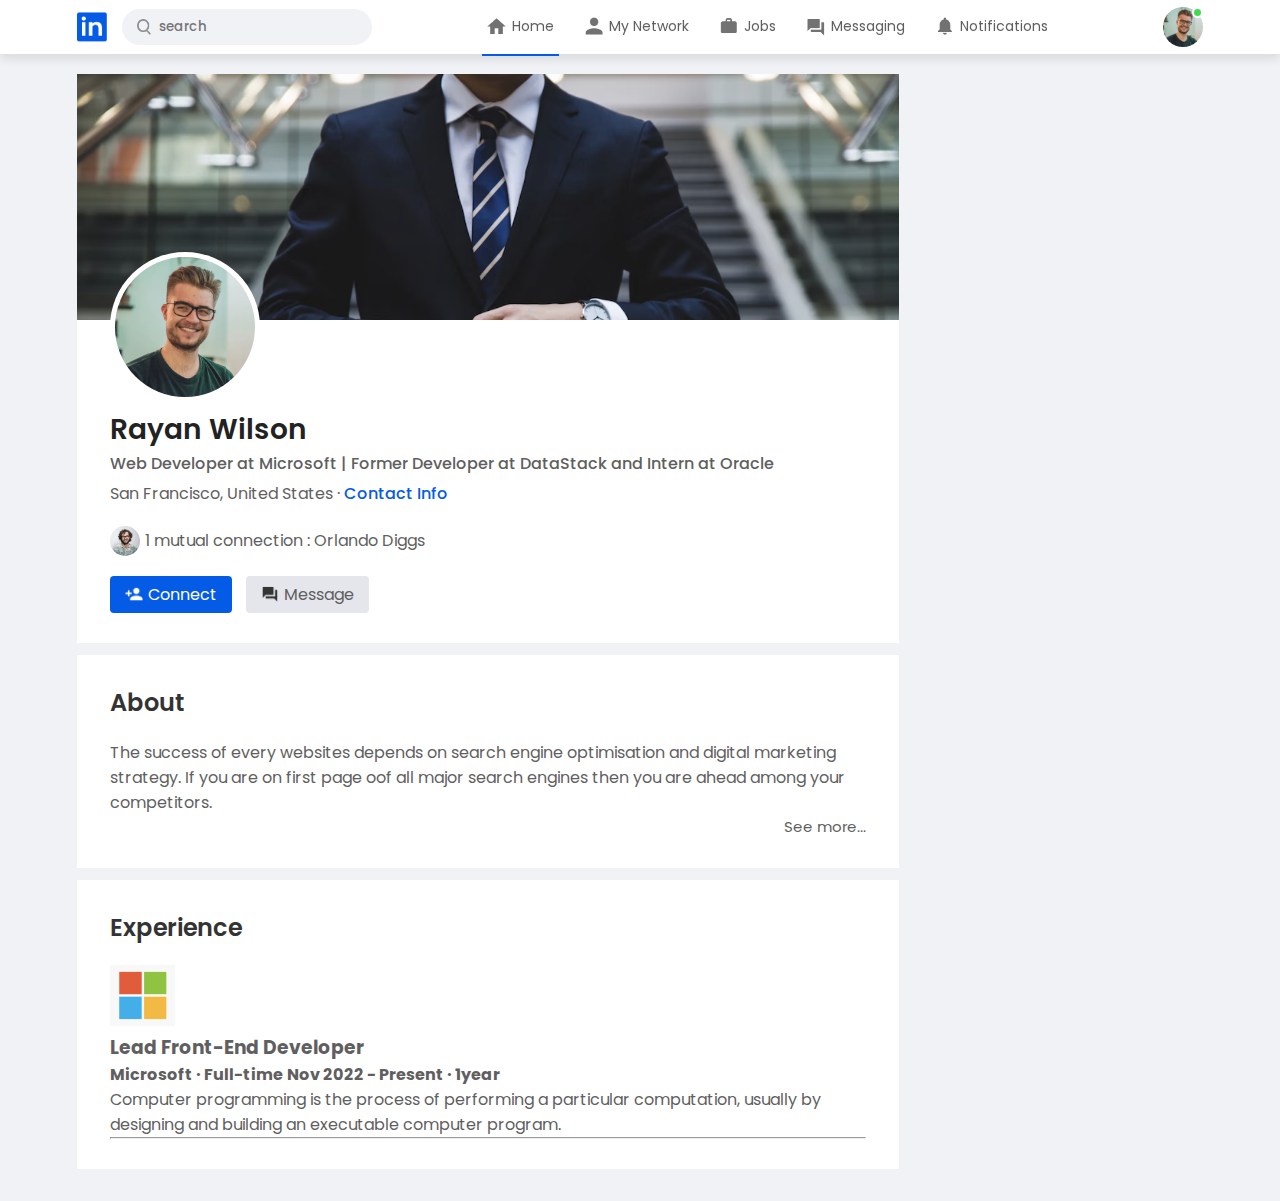
==== commit 5f2753fa: "commit" ====
--- a/profile.html
+++ b/profile.html
@@ -129,6 +129,29 @@
 
        </div>
       </div>
+
+      <div class="profile-description">
+       <h2>About</h2>
+       <p>The success of every websites depends on search engine optimisation
+            and digital marketing strategy. If you are on first page oof all
+            major search engines then you are ahead among your competitors.</p>
+            <a href="#" class="see-more-link">See more...</a>
+      </div>
+
+      <div class="profile-description">
+       <h2>Experience</h2>
+       <div class="profile-desc-row">
+        <img src="/images/microsoft.png">
+        <div>
+         <h3>Lead Front-End Developer</h3>
+         <b>Microsoft &middot; Full-time</b>
+         <b>Nov 2022 - Present &middot; 1year</b>
+         <p>Computer programming is the process of performing a particular computation, usually by designing and building an executable computer program.</p>
+         <hr>
+        </div>
+       </div>
+      </div>
+
      </div>
 
      <!-- || profile sidebar -->
--- a/css/style.css
+++ b/css/style.css
@@ -689,4 +689,23 @@
   color: #fff;
 }
 
-
+.profile-description {
+  background: #fff;
+  padding: 20px 4% 30px;
+  margin: 12px 0;
+}
+
+.profile-description h2 {
+  color: #333;
+  margin: 10px 0 20px;
+  font-weight: 600;
+}
+
+.see-more-link {
+
+  display: block;
+  text-align: right;
+  font-size: 15px;
+}
+
+
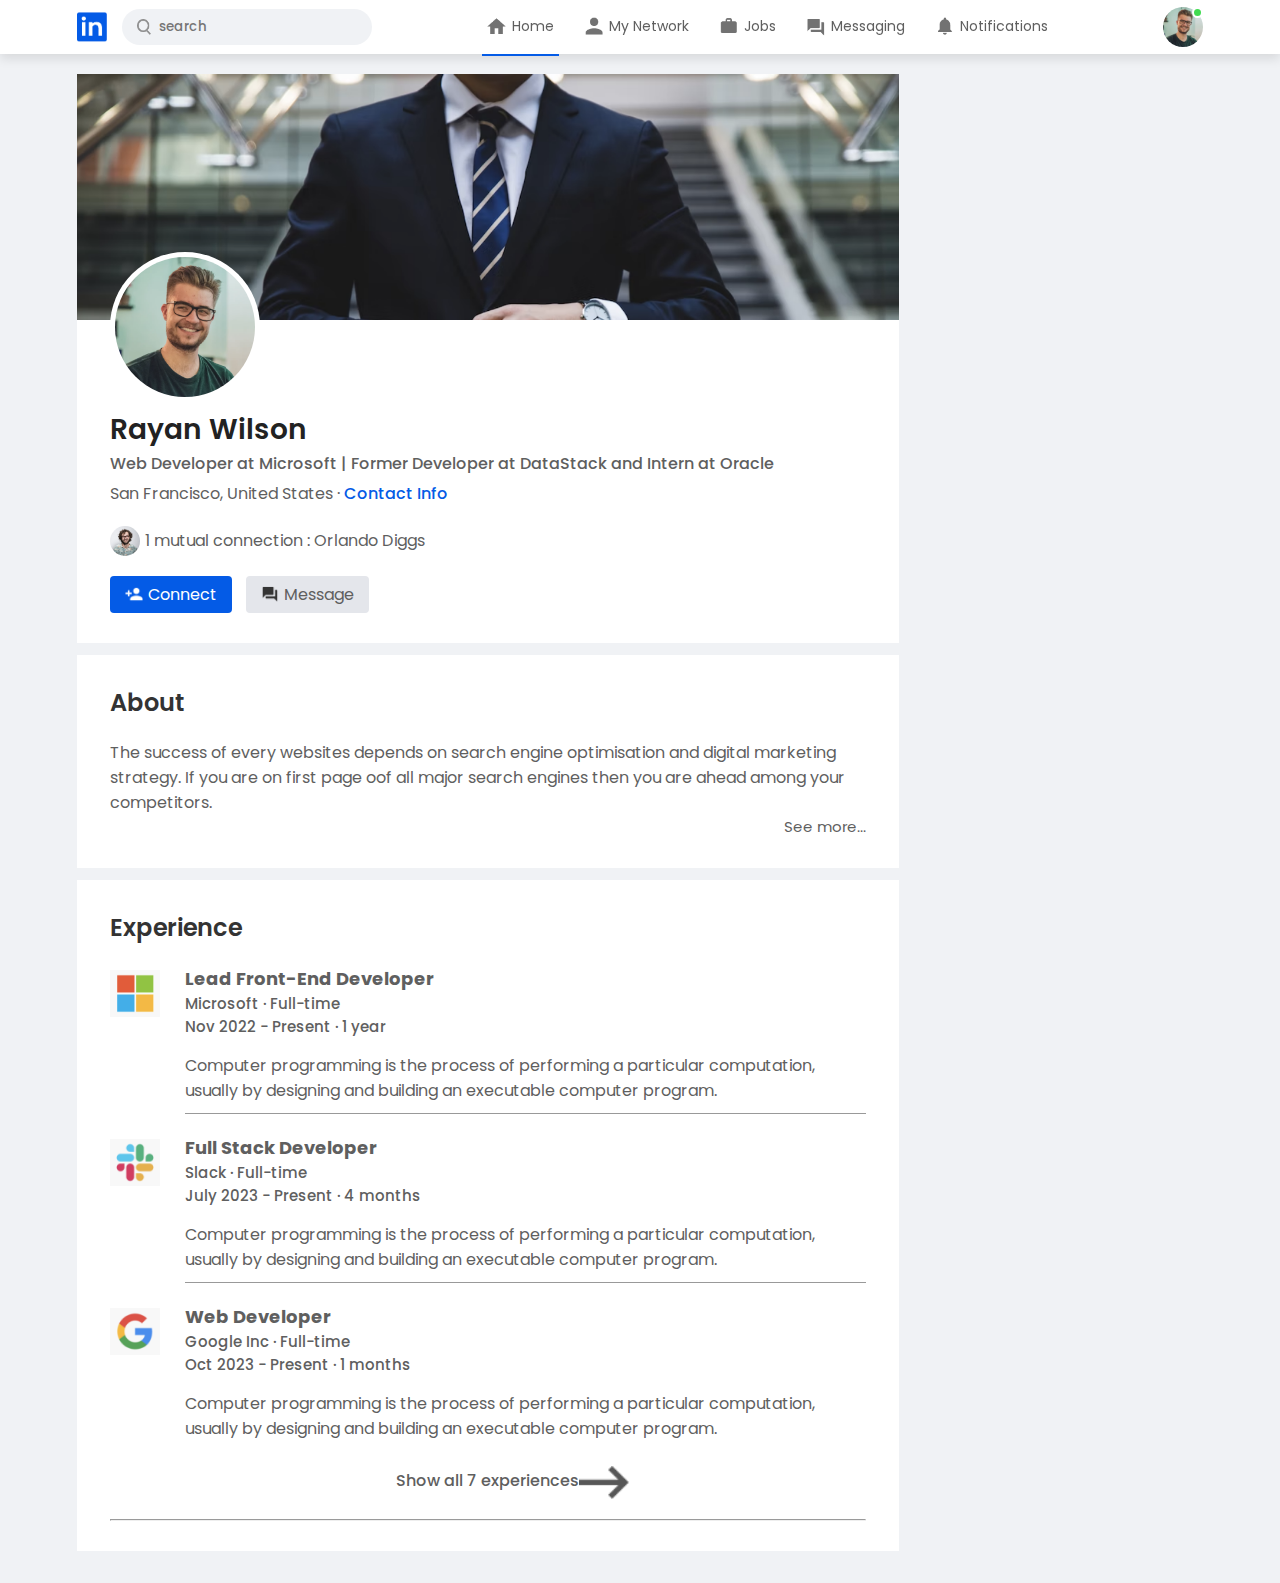
==== commit 8bafb090: "commit" ====
--- a/profile.html
+++ b/profile.html
@@ -145,11 +145,34 @@
         <div>
          <h3>Lead Front-End Developer</h3>
          <b>Microsoft &middot; Full-time</b>
-         <b>Nov 2022 - Present &middot; 1year</b>
+         <b>Nov 2022 - Present &middot; 1 year</b>
          <p>Computer programming is the process of performing a particular computation, usually by designing and building an executable computer program.</p>
          <hr>
         </div>
        </div>
+
+       <div class="profile-desc-row">
+        <img src="/images/slack.png">
+        <div>
+         <h3>Full Stack Developer</h3>
+         <b>Slack &middot; Full-time</b>
+         <b>July 2023 - Present &middot; 4 months</b>
+         <p>Computer programming is the process of performing a particular computation, usually by designing and building an executable computer program.</p>
+         <hr>
+        </div>
+       </div>
+
+       <div class="profile-desc-row">
+        <img src="/images/google.png">
+        <div>
+         <h3>Web Developer</h3>
+         <b>Google Inc &middot; Full-time</b>
+         <b>Oct 2023 - Present &middot; 1 months</b>
+         <p>Computer programming is the process of performing a particular computation, usually by designing and building an executable computer program.</p>
+         <a href="#" class="experience-link">Show all 7 experiences <img src="/images/right-arrow.png" alt=""></a>
+        </div>
+       </div>
+       <hr>
       </div>
 
      </div>
--- a/css/style.css
+++ b/css/style.css
@@ -708,4 +708,50 @@
   font-size: 15px;
 }
 
-
+.profile-desc-row {
+  display: flex;
+  align-items: flex-start;
+  margin: 20px 0;
+}
+
+.profile-desc-row img {
+  width: 50px;
+  margin-right: 25px;
+  margin-top: 5px;
+}
+
+.profile-desc-row div {
+  width: 100%;
+}
+
+.profile-desc-row h3 {
+  font-size: 18px;
+  font-weight: 600
+  color #333;
+}
+
+.profile-desc-row b {
+  display: block;
+  font-weight: 500;
+  font-size: 15px;
+}
+
+.profile-desc-row p {
+  margin-top: 15px;
+}
+
+.profile-desc-row hr {
+  border: 0;
+  border-bottom: 1px solid #999;
+  margin-top: 10px;
+}
+
+.experience-link {
+  display: flex;
+  align-items: center;
+  justify-content: center;
+  padding-top: 20px;
+  font-weight: 500;
+}
+
+
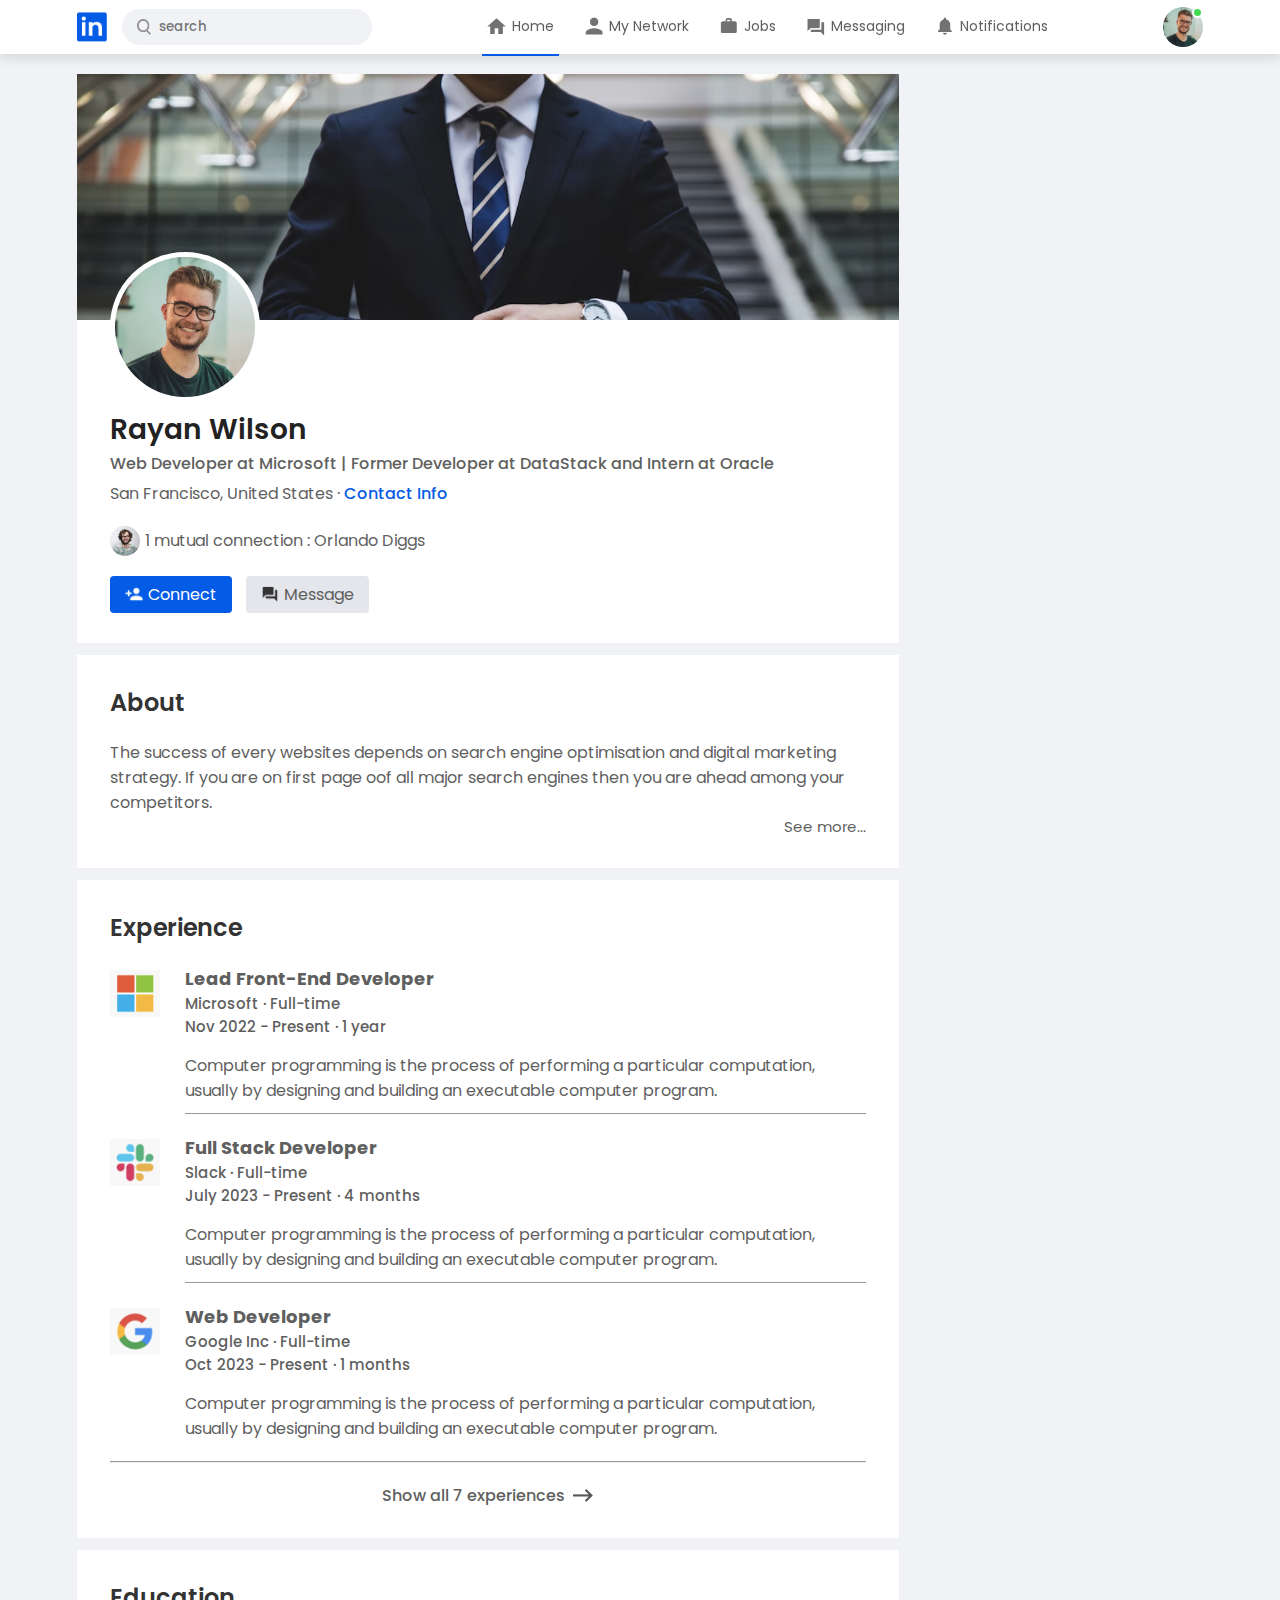
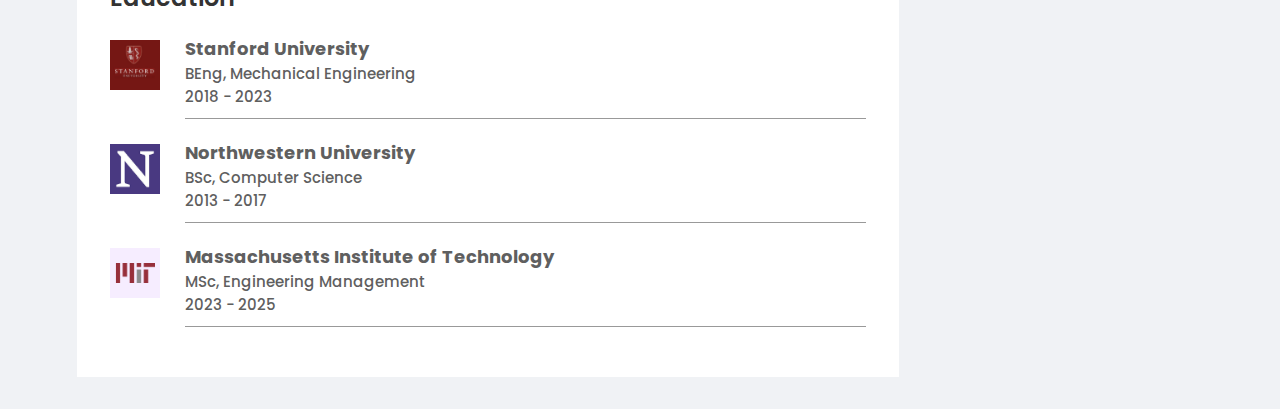
==== commit 4092897b: "commit" ====
--- a/profile.html
+++ b/profile.html
@@ -169,10 +169,44 @@
          <b>Google Inc &middot; Full-time</b>
          <b>Oct 2023 - Present &middot; 1 months</b>
          <p>Computer programming is the process of performing a particular computation, usually by designing and building an executable computer program.</p>
+        </div>
+       </div>
+       <hr>
          <a href="#" class="experience-link">Show all 7 experiences <img src="/images/right-arrow.png" alt=""></a>
-        </div>
-       </div>
-       <hr>
+      </div>
+
+      <div class="profile-description">
+       <h2>Education</h2>
+       <div class="profile-desc-row">
+        <img src="/images/stanford.png">
+        <div>
+         <h3>Stanford University</h3>
+         <b>BEng, Mechanical Engineering</b>
+         <b>2018 - 2023</b>
+         <hr>
+        </div>
+       </div>
+
+       <div class="profile-desc-row">
+        <img src="/images/north.png">
+        <div>
+         <h3>Northwestern University</h3>
+         <b>BSc, Computer Science</b>
+         <b>2013 - 2017</b>
+         <hr>
+        </div>
+       </div>
+
+       <div class="profile-desc-row">
+        <img src="/images/mit.png">
+        <div>
+         <h3>Massachusetts Institute of Technology</h3>
+         <b>MSc, Engineering Management</b>
+         <b>2023 - 2025</b>
+         <hr>
+        </div>
+       </div>
+
       </div>
 
      </div>
--- a/css/style.css
+++ b/css/style.css
@@ -754,4 +754,9 @@
   font-weight: 500;
 }
 
-
+.experience-link img {
+  width: 20px;
+  margin-left: 8px;
+}
+
+
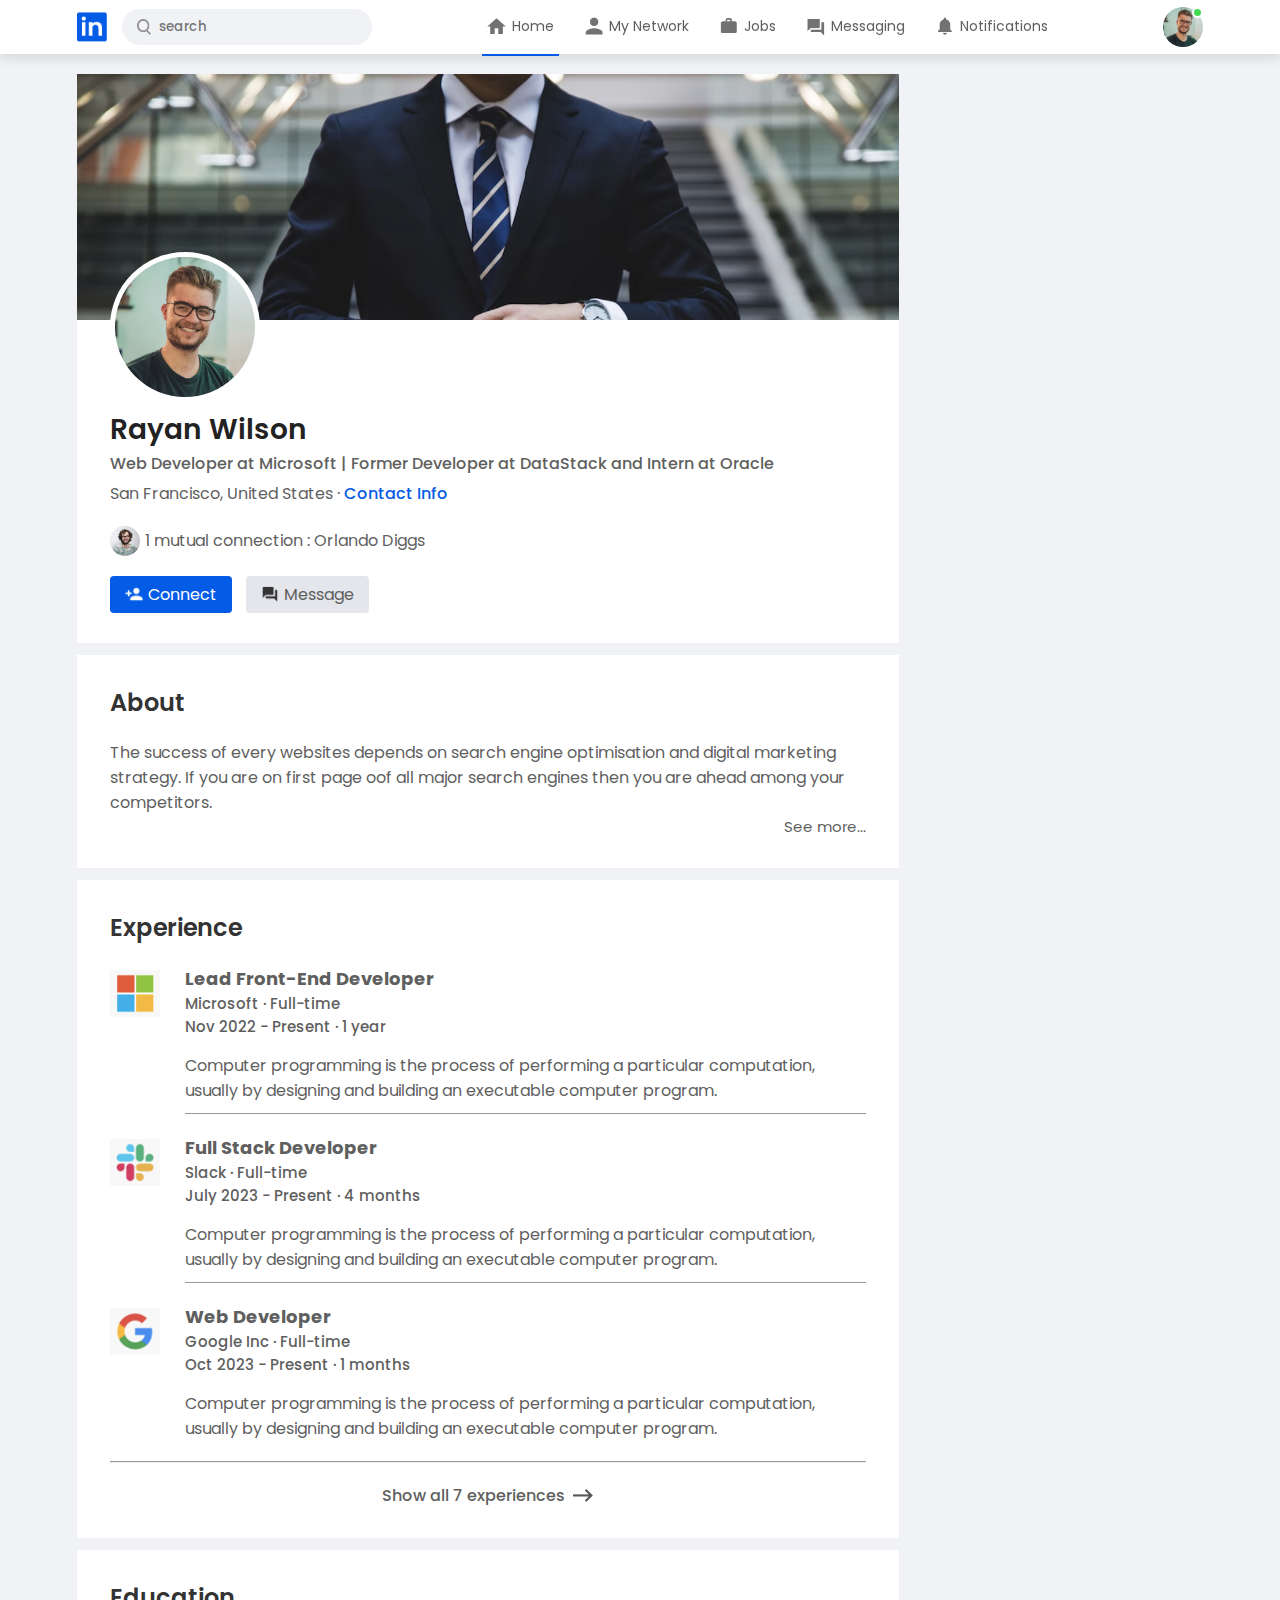
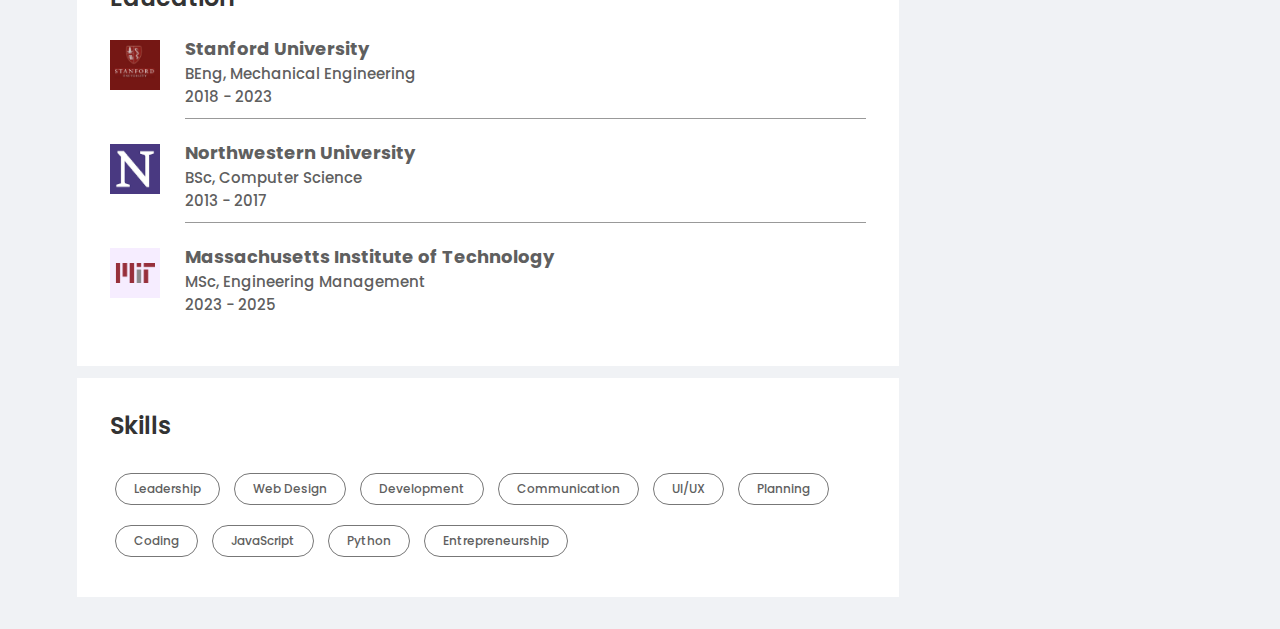
==== commit 15e06c94: "commit" ====
--- a/profile.html
+++ b/profile.html
@@ -203,10 +203,23 @@
          <h3>Massachusetts Institute of Technology</h3>
          <b>MSc, Engineering Management</b>
          <b>2023 - 2025</b>
-         <hr>
-        </div>
-       </div>
-
+        </div>
+       </div>
+
+      </div>
+
+      <div class="profile-description">
+       <h2>Skills</h2>
+       <a href="#" class="skills-btn">Leadership</a>
+       <a href="#" class="skills-btn">Web Design</a>
+       <a href="#" class="skills-btn">Development</a>
+       <a href="#" class="skills-btn">Communication</a>
+       <a href="#" class="skills-btn">UI/UX</a>
+       <a href="#" class="skills-btn">Planning</a>
+       <a href="#" class="skills-btn">Coding</a>
+       <a href="#" class="skills-btn">JavaScript</a>
+       <a href="#" class="skills-btn">Python</a>
+       <a href="#" class="skills-btn">Entrepreneurship</a>
       </div>
 
      </div>
--- a/css/style.css
+++ b/css/style.css
@@ -759,4 +759,14 @@
   margin-left: 8px;
 }
 
-
+.skills-btn {
+  display: inline-block;
+  margin: 10px 5px;
+  padding: 6px 18px;
+  border: 1px solid #777;
+  border-radius: 30px;
+  font-size: 12px;
+  font-weight: 500;
+}
+
+
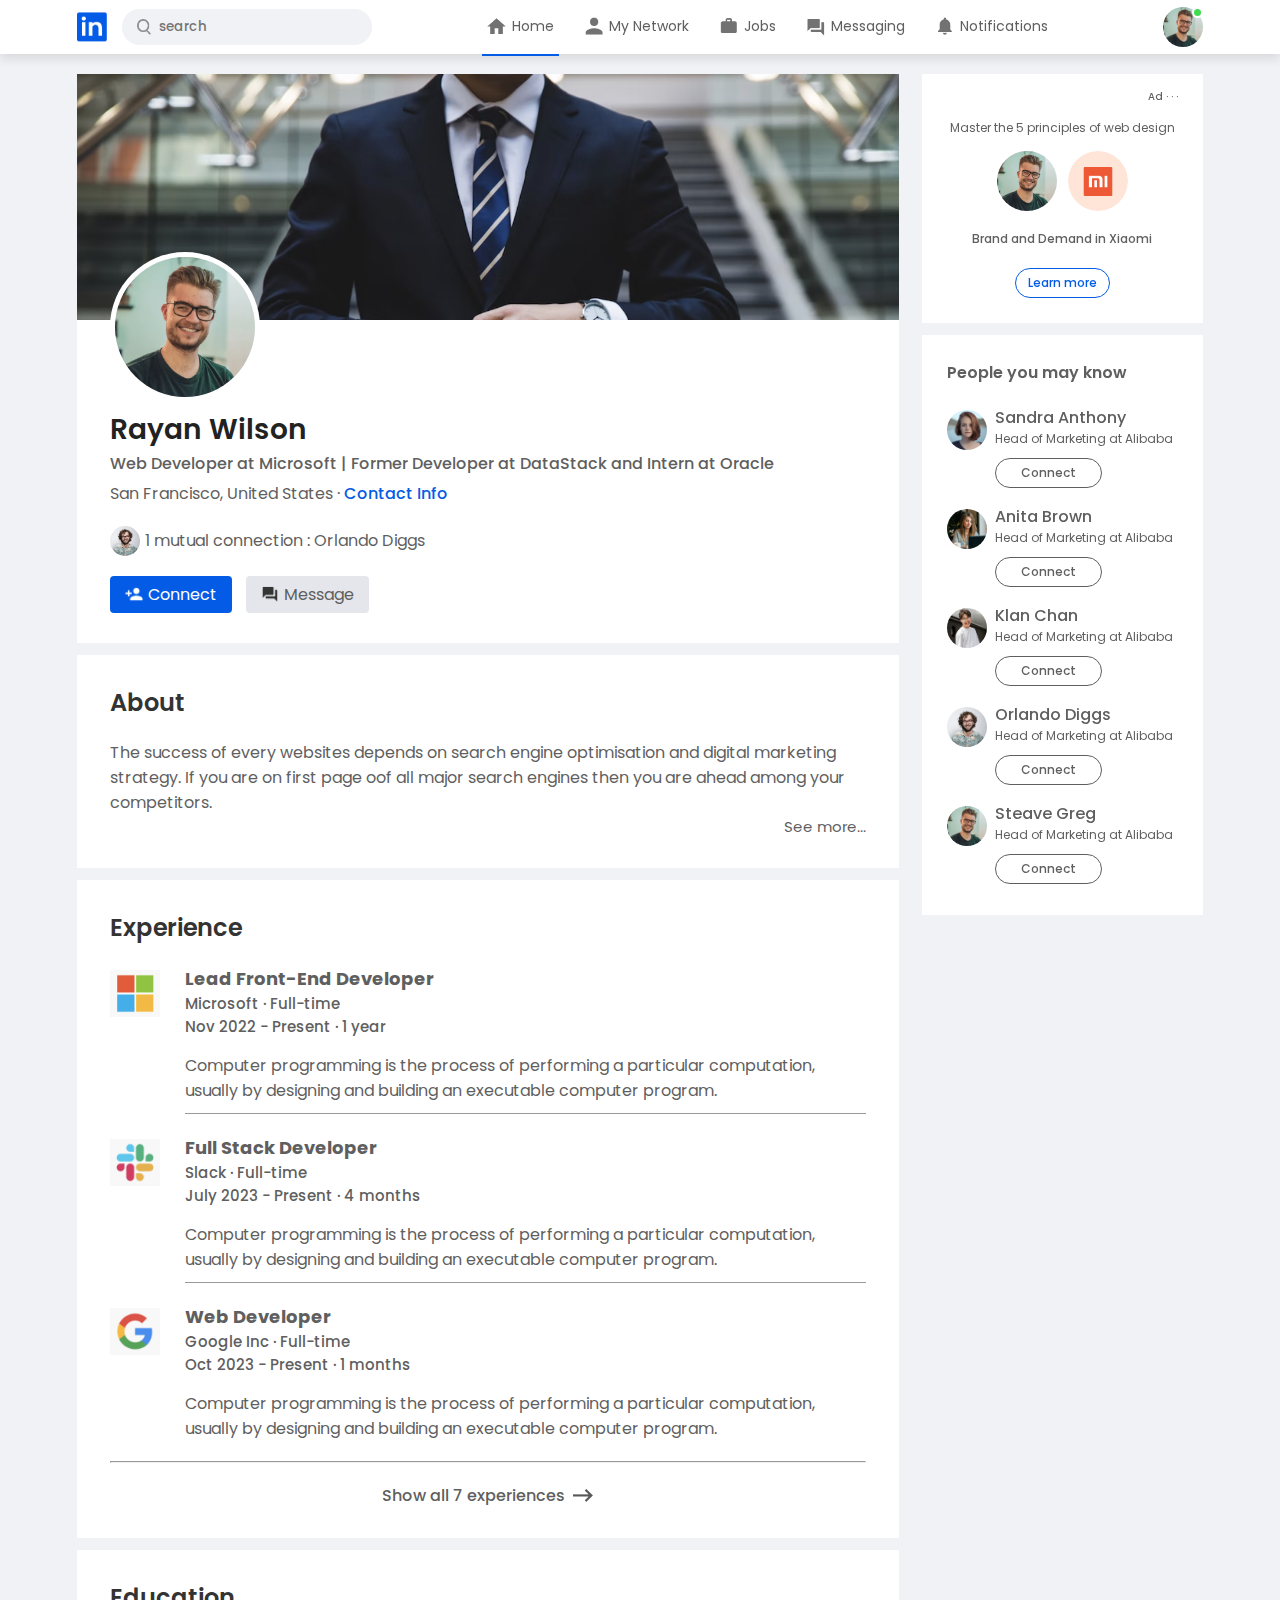
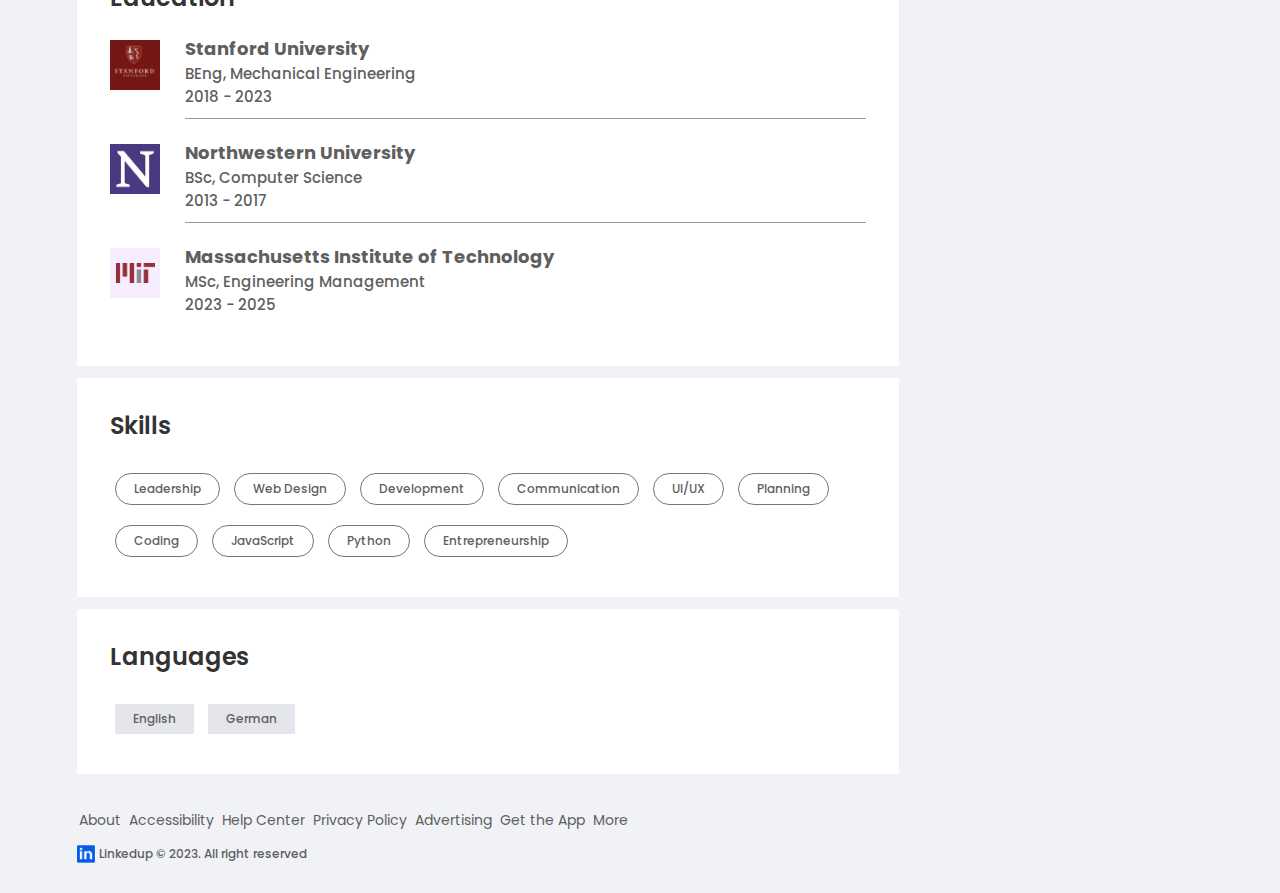
==== commit 5bd7bf4d: "commit" ====
--- a/profile.html
+++ b/profile.html
@@ -222,10 +222,93 @@
        <a href="#" class="skills-btn">Entrepreneurship</a>
       </div>
 
+      <div class="profile-description">
+       <h2>Languages</h2>
+       <a href="#" class="language-btn">English</a>
+       <a href="#" class="language-btn">German</a>
+      </div>
+
      </div>
 
      <!-- || profile sidebar -->
-     <div class="profile-sidebar"></div>
+     <div class="profile-sidebar">
+      <div class="sidebar-ad">
+          <small>Ad &middot; &middot; &middot;</small>
+          <p>Master the 5 principles of web design</p>
+          <div>
+            <img src="/images/user-1.png" />
+            <img src="/images/mi-logo.png" />
+          </div>
+          <b>Brand and Demand in Xiaomi</b>
+          <a href="#" class="ad-link">Learn more</a>
+        </div>
+
+        <div class="sidebar-people">
+         <h3>People you may know</h3>
+         <div class="sidebar-people-row">
+          <img src="/images/user-3.png">
+          <div>
+           <h2>Sandra Anthony</h2>
+           <p>Head of Marketing at Alibaba</p>
+           <a href="#">Connect</a>
+          </div>
+         </div>
+
+         <div class="sidebar-people-row">
+          <img src="/images/user-4.png">
+          <div>
+           <h2>Anita Brown</h2>
+           <p>Head of Marketing at Alibaba</p>
+           <a href="#">Connect</a>
+          </div>
+         </div>
+
+         <div class="sidebar-people-row">
+          <img src="/images/user-5.png">
+          <div>
+           <h2>Klan Chan</h2>
+           <p>Head of Marketing at Alibaba</p>
+           <a href="#">Connect</a>
+          </div>
+         </div>
+
+         <div class="sidebar-people-row">
+          <img src="/images/user-2.png">
+          <div>
+           <h2>Orlando Diggs</h2>
+           <p>Head of Marketing at Alibaba</p>
+           <a href="#">Connect</a>
+          </div>
+         </div>
+
+         <div class="sidebar-people-row">
+          <img src="/images/user-1.png">
+          <div>
+           <h2>Steave Greg</h2>
+           <p>Head of Marketing at Alibaba</p>
+           <a href="#">Connect</a>
+          </div>
+         </div>
+        </div>
+     </div>
+    </div>
+
+
+    <div class="profile-footer">
+     <div class="sidebar-useful-links">
+          <a href="#">About</a>
+          <a href="#">Accessibility</a>
+          <a href="#">Help Center</a>
+          <a href="#">Privacy Policy</a>
+          <a href="#">Advertising</a>
+          <a href="#">Get the App</a>
+          <a href="#">More</a>
+
+          <div class="copyright-msg">
+            <img src="/images/logo.png" />
+            <p>Linkedup &#169; 2023. All right reserved</p>
+          </div>
+        </div>
     </div>
 
 <script src="script.js"></script>
--- a/css/style.css
+++ b/css/style.css
@@ -619,7 +619,7 @@
   flex-basis: 25%;
   align-self: flex-start;
   position: sticky;
-  top: 73%;
+  top: 73px;
 }
 
 .profile-container {
@@ -769,4 +769,78 @@
   font-weight: 500;
 }
 
-
+.language-btn {
+  display: inline-block;
+  margin: 10px 5px;
+  padding: 6px 18px;
+  background: #e4e6eb;
+  font-size: 12px;
+  font-weight: 500;
+}
+
+/* || right-sidebar */
+.profile-sidebar .sidebar-ad {
+  margin: 0;
+}
+
+.sidebar-people {
+  background: #fff;
+  padding: 15px 25px;
+  margin: 12px 0;
+  font-size: 12px;
+}
+
+.sidebar-people h3 {
+  font-size: 16px;
+  font-weight: 600;
+  margin: 10px 0 20px;
+}
+
+.sidebar-people-row {
+  display: flex;
+  align-items: flex-start;
+  margin: 6px 0;
+}
+
+.sidebar-people-row img {
+  width: 40px;
+  border-radius: 50%;
+  margin-right: 8px;
+  margin-top: 5px;
+}
+
+.sidebar-people-row h2 {
+  font-weight: 500;
+  font-size: 16px;
+}
+
+.sidebar-people-row a {
+  display: inline-block;
+  margin: 10px 0;
+  padding: 5px 25px;
+  border: 1px solid #5f5f5f;
+  border-radius: 30px;
+  font-weight: 500;
+}
+
+.sidebar-people-row a:hover {
+  background: #045be6;
+  color: #fff;
+  border: 0;
+  outline: 0;
+}
+
+.profile-footer {
+  padding: 0 6% 30px;
+}
+
+.profile-footer .sidebar-useful-links {
+  text-align: left;
+  padding: 0;
+}
+
+.profile-footer .copyright-msg {
+  justify-content: flex-start;
+}
+
+
